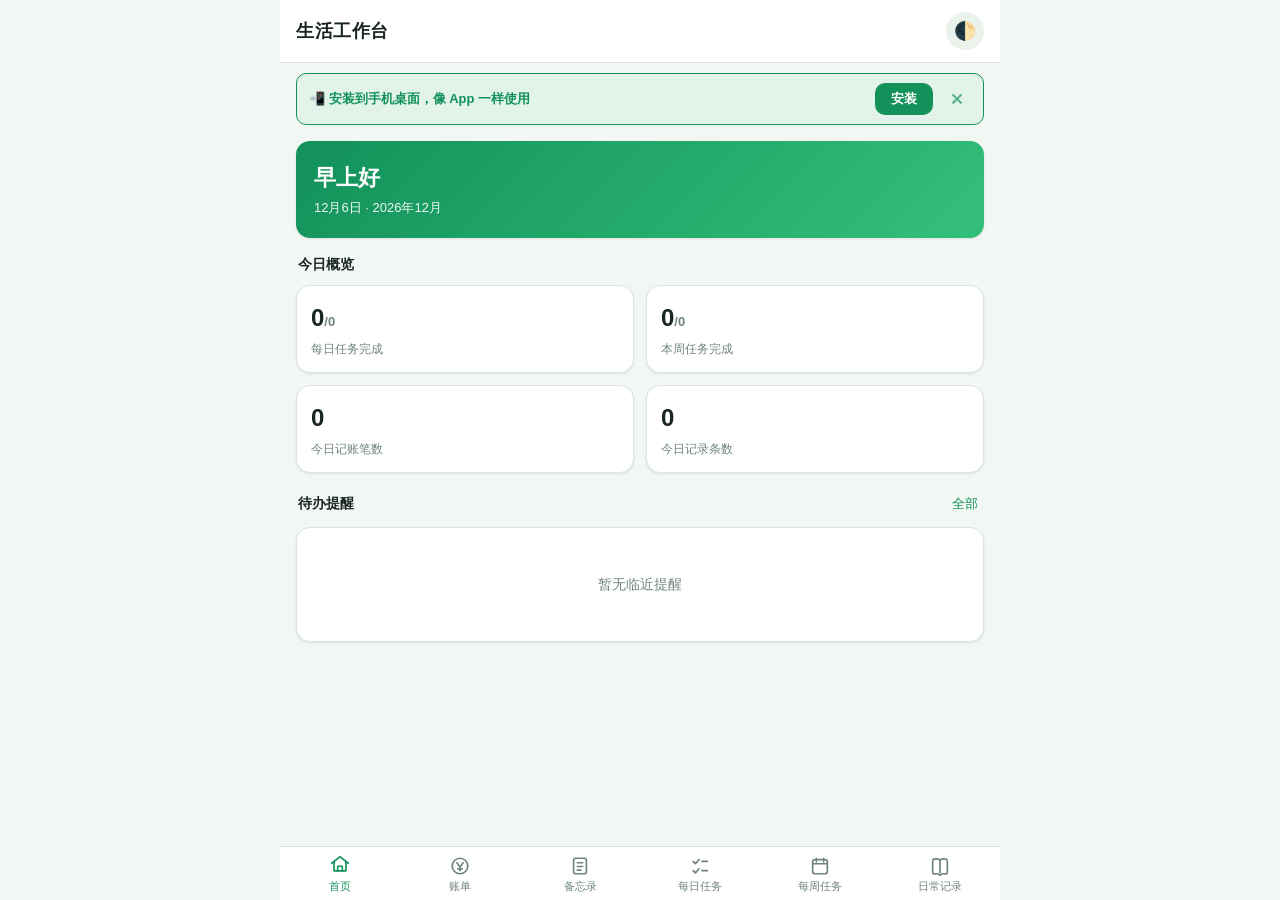
==== index.html @ 30773b2c "Add files via upload" ====
<!DOCTYPE html>
<html lang="zh-CN" data-theme="light">
<head>
  <meta charset="UTF-8" />
  <meta name="viewport" content="width=device-width, initial-scale=1.0, viewport-fit=cover, maximum-scale=1.0, user-scalable=no" />
  <meta name="theme-color" content="#12915a" />
  <meta name="description" content="个人生活工作台：记账、备忘、任务、日常记录，可装到手机桌面长期使用。" />
  <!-- 独立 App 安装相关：让「添加到主屏幕」后以全屏 App 形态运行，而非网页 -->
  <meta name="mobile-web-app-capable" content="yes" />
  <meta name="apple-mobile-web-app-capable" content="yes" />
  <meta name="apple-mobile-web-app-status-bar-style" content="black-translucent" />
  <meta name="apple-mobile-web-app-title" content="工作台" />
  <meta name="application-name" content="生活工作台" />
  <title>生活工作台</title>
  <link rel="manifest" href="manifest.webmanifest" />
  <link rel="icon" type="image/png" href="assets/icon-192.png" />
  <link rel="apple-touch-icon" href="assets/apple-touch-icon.png" />
  <link rel="stylesheet" href="css/styles.css" />
</head>
<body>
  <div id="app">
    <header class="app-header">
      <div class="app-header__title">生活工作台</div>
      <button class="icon-btn" id="themeToggle" aria-label="切换主题" title="切换明暗主题">🌓</button>
    </header>
    <div id="installBanner" class="install-banner" style="display:none">
      <div class="install-banner__txt">📲 安装到手机桌面，像 App 一样使用</div>
      <button class="btn btn--sm install-banner__btn" id="installBtn">安装</button>
      <button class="install-banner__close" id="installClose" aria-label="关闭">✕</button>
    </div>
    <main id="view" class="view"></main>
    <nav class="bottom-nav" id="bottomNav"></nav>
  </div>
  <script src="vendor/chart.umd.js"></script>
  <script src="vendor/xlsx.full.min.js"></script>
  <script>
    // 启动兜底：模块加载/运行出错时，避免只显示标题
    (function () {
      function showBootError(msg) {
        var v = document.getElementById('view');
        if (!v) return;
        if (v.childElementCount > 0 && document.getElementById('bottomNav') && document.getElementById('bottomNav').childElementCount > 0) return;
        v.innerHTML = '<div class="card"><div class="empty">页面加载异常。' + (msg ? '<br><span style="font-size:12px">' + msg + '</span>' : '') + '<br><button class="btn" style="margin-top:14px" onclick="location.reload()">刷新重试</button></div></div>';
      }
      window.addEventListener('error', function (e) {
        if (e && e.target && (e.target.tagName === 'SCRIPT' || e.target.tagName === 'LINK')) {
          showBootError('资源加载失败：' + (e.target.src || e.target.href));
        }
      });
      window.addEventListener('unhandledrejection', function (e) {
        showBootError(e && e.reason && e.reason.message ? e.reason.message : '脚本运行错误');
      });
      // 兜底：若 6 秒后仍未渲染（多为旧 SW 返回陈旧脚本），自动刷新一次以拿到最新页面
      setTimeout(function () {
        var v = document.getElementById('view');
        if (v && v.childElementCount === 0 && document.getElementById('bottomNav') && document.getElementById('bottomNav').childElementCount === 0) {
          if (!sessionStorage.getItem('boot_retried')) {
            sessionStorage.setItem('boot_retried', '1');
            location.reload(true);
          } else {
            showBootError('页面渲染失败，请清除站点数据后重新打开');
          }
        }
      }, 6000);
    })();
  </script>
  <script type="module" src="js/app.js"></script>
</body>
</html>
---- css/styles.css ----
:root {
  /* 一元人民币配色：草绿/玉绿为主，专业克制 */
  --bg: #f2f7f3;
  --surface: #ffffff;
  --surface-2: #eaf2ec;
  --text: #1a2620;
  --muted: #6f857a;
  --border: #d9e6de;
  --primary: #12915a;
  --primary-weak: #e2f3ea;
  --danger: #e5484d;
  --danger-weak: #fdecec;
  --success: #12915a;
  --success-weak: #e2f3ea;
  --warn: #c9871f;
  --shadow: 0 1px 3px rgba(16, 40, 30, 0.06), 0 1px 2px rgba(16, 40, 30, 0.04);
  --radius: 14px;
  --radius-sm: 10px;
}
[data-theme="dark"] {
  --bg: #0d1511;
  --surface: #13201a;
  --surface-2: #1b2a22;
  --text: #e6efe9;
  --muted: #7e948a;
  --border: #243730;
  --primary: #34c07a;
  --primary-weak: #103024;
  --danger: #ff6166;
  --danger-weak: #2c181a;
  --success: #34c07a;
  --success-weak: #103024;
  --warn: #e3a008;
  --shadow: 0 1px 3px rgba(0, 0, 0, 0.4);
}

* { box-sizing: border-box; -webkit-tap-highlight-color: transparent; }
html, body { margin: 0; padding: 0; }
body {
  font-family: -apple-system, BlinkMacSystemFont, "Segoe UI", "PingFang SC", "Hiragino Sans GB", "Microsoft YaHei", sans-serif;
  background: var(--bg);
  color: var(--text);
  font-size: 15px;
  line-height: 1.5;
  -webkit-font-smoothing: antialiased;
}
button { font-family: inherit; cursor: pointer; }
input, select, textarea { font-family: inherit; font-size: 15px; }

#app {
  max-width: 720px;
  margin: 0 auto;
  min-height: 100vh;
  display: flex;
  flex-direction: column;
  background: var(--bg);
}

/* Header */
.app-header {
  position: sticky;
  top: 0;
  z-index: 20;
  display: flex;
  align-items: center;
  justify-content: space-between;
  padding: calc(env(safe-area-inset-top) + 12px) 16px 12px;
  background: var(--surface);
  border-bottom: 1px solid var(--border);
}
.app-header__title { font-size: 18px; font-weight: 700; letter-spacing: 0.5px; }
.icon-btn {
  border: none; background: var(--surface-2); color: var(--text);
  width: 38px; height: 38px; border-radius: 50%; font-size: 18px;
  display: grid; place-items: center;
}

/* View container */
.view {
  flex: 1;
  padding: 16px 16px calc(88px + env(safe-area-inset-bottom));
  overflow-y: auto;
}

/* Bottom nav */
.bottom-nav {
  position: fixed;
  bottom: 0; left: 50%; transform: translateX(-50%);
  width: 100%; max-width: 720px;
  display: flex;
  background: var(--surface);
  border-top: 1px solid var(--border);
  padding-bottom: env(safe-area-inset-bottom);
  z-index: 30;
}
.nav-item {
  flex: 1;
  border: none; background: none; color: var(--muted);
  padding: 8px 2px 6px;
  display: flex; flex-direction: column; align-items: center; gap: 2px;
  font-size: 11px;
}
.nav-item .nav-ico { font-size: 20px; line-height: 1; }
.nav-item.active { color: var(--primary); }
.nav-item.active .nav-ico { transform: translateY(-1px); }

/* Cards */
.card {
  background: var(--surface);
  border: 1px solid var(--border);
  border-radius: var(--radius);
  padding: 16px;
  box-shadow: var(--shadow);
  margin-bottom: 14px;
}
.card__title { font-size: 15px; font-weight: 700; margin: 0 0 12px; display: flex; align-items: center; justify-content: space-between; }
.muted { color: var(--muted); }
.section { margin-bottom: 18px; }
.section__head { display: flex; align-items: center; justify-content: space-between; margin: 4px 2px 10px; }
.section__head h3 { font-size: 14px; font-weight: 700; margin: 0; color: var(--text); }
.link-btn { background: none; border: none; color: var(--primary); font-size: 13px; padding: 4px; }

/* Forms */
.field { margin-bottom: 12px; }
.field label { display: block; font-size: 13px; color: var(--muted); margin-bottom: 6px; }
.input, .select, .textarea {
  width: 100%;
  background: var(--surface-2);
  border: 1px solid var(--border);
  color: var(--text);
  border-radius: var(--radius-sm);
  padding: 11px 12px;
  outline: none;
}
.input:focus, .select:focus, .textarea:focus { border-color: var(--primary); }
.textarea { resize: vertical; min-height: 70px; }
.row { display: flex; gap: 10px; }
.row > * { flex: 1; }

/* Buttons */
.btn {
  border: none; border-radius: var(--radius-sm); padding: 11px 16px;
  font-size: 15px; font-weight: 600; background: var(--primary); color: #fff;
  width: 100%;
}
.btn:active { opacity: 0.9; }
.btn--ghost { background: var(--surface-2); color: var(--text); }
.btn--sm { padding: 7px 12px; font-size: 13px; width: auto; }
.btn--danger { background: var(--danger); color: #fff; }
.btn--success { background: var(--success); color: #fff; }

/* Chips */
.chips { display: flex; flex-wrap: wrap; gap: 8px; }
.chip {
  border: 1px solid var(--border); background: var(--surface-2); color: var(--text);
  border-radius: 999px; padding: 7px 13px; font-size: 13px; display: inline-flex; align-items: center; gap: 6px;
}
.chip.active { background: var(--primary-weak); border-color: var(--primary); color: var(--primary); font-weight: 600; }
.chip__x { color: var(--muted); font-size: 14px; line-height: 1; }

/* Lists */
.list { list-style: none; margin: 0; padding: 0; }
.list-item {
  display: flex; align-items: center; gap: 12px; padding: 13px 4px;
  border-bottom: 1px solid var(--border);
}
.list-item:last-child { border-bottom: none; }
.list-item__main { flex: 1; min-width: 0; }
.list-item__title { font-weight: 600; word-break: break-word; }
.list-item__sub { font-size: 12px; color: var(--muted); margin-top: 2px; }
.done .list-item__title { text-decoration: line-through; color: var(--muted); }
.amount { font-weight: 700; font-variant-numeric: tabular-nums; white-space: nowrap; }
.amount--exp { color: var(--text); }
.amount--inc { color: var(--success); }
.amount--neg { color: var(--danger); }

/* Status bar (budget) */
.statusbar {
  display: grid; grid-template-columns: repeat(3, 1fr); gap: 10px; text-align: center;
}
.statusbar .stat__val { font-size: 18px; font-weight: 700; font-variant-numeric: tabular-nums; }
.statusbar .stat__lbl { font-size: 12px; color: var(--muted); margin-top: 4px; }
.neg { color: var(--danger); }

/* Progress */
.progress { height: 8px; background: var(--surface-2); border-radius: 999px; overflow: hidden; }
.progress > i { display: block; height: 100%; background: var(--primary); border-radius: 999px; }
.progress.over > i { background: var(--danger); }

/* Dashboard grid */
.dash { display: grid; grid-template-columns: 1fr 1fr; gap: 12px; }
.dash .stat {
  background: var(--surface); border: 1px solid var(--border); border-radius: var(--radius);
  padding: 14px; box-shadow: var(--shadow);
}
.dash .stat__val { font-size: 24px; font-weight: 700; font-variant-numeric: tabular-nums; }
.dash .stat__lbl { font-size: 12px; color: var(--muted); margin-top: 4px; }
.dash .stat.full { grid-column: 1 / -1; }

/* Sub nav (bill) */
.subnav { display: flex; gap: 8px; overflow-x: auto; padding: 2px 0 12px; margin-bottom: 4px; }
.subnav::-webkit-scrollbar { display: none; }
.subnav button {
  flex: 0 0 auto; border: 1px solid var(--border); background: var(--surface-2);
  color: var(--text); border-radius: 999px; padding: 8px 16px; font-size: 13px; font-weight: 600;
}
.subnav button.active { background: var(--primary); color: #fff; border-color: var(--primary); }

/* Calendar */
.cal { width: 100%; border-collapse: collapse; }
.cal th, .cal td { text-align: center; padding: 0; height: 44px; }
.cal th { font-size: 12px; color: var(--muted); font-weight: 600; }
.cal td { position: relative; }
.cal .day {
  display: inline-flex; flex-direction: column; align-items: center; justify-content: center;
  width: 38px; height: 38px; border-radius: 10px; font-size: 14px; color: var(--text);
}
.cal .day.other { color: var(--muted); opacity: 0.45; }
.cal .day.today { border: 1.5px solid var(--primary); font-weight: 700; }
.cal .day.has-task { background: var(--surface-2); }
.dot { width: 6px; height: 6px; border-radius: 50%; background: var(--danger); margin-top: 2px; }
.cal-nav { display: flex; align-items: center; justify-content: space-between; margin-bottom: 8px; }
.cal-nav .m { font-weight: 700; }

/* Empty */
.empty { text-align: center; color: var(--muted); padding: 30px 10px; font-size: 14px; }

/* Toast */
.toast {
  position: fixed; left: 50%; bottom: 96px; transform: translateX(-50%);
  background: var(--text); color: var(--bg); padding: 10px 18px; border-radius: 999px;
  font-size: 14px; z-index: 100; opacity: 0; transition: opacity .2s; pointer-events: none; max-width: 90%;
}
.toast.show { opacity: 0.95; }

/* Misc */
.kv { display: flex; justify-content: space-between; padding: 9px 0; border-bottom: 1px solid var(--border); }
.kv:last-child { border-bottom: none; }
.kv__k { color: var(--muted); }
.kv__v { font-weight: 600; font-variant-numeric: tabular-nums; }
.tag { display: inline-block; font-size: 11px; padding: 2px 8px; border-radius: 999px; background: var(--surface-2); color: var(--muted); margin-left: 6px; }
.chart-wrap { position: relative; height: 240px; }
.switch-row { display: flex; align-items: center; justify-content: space-between; padding: 10px 0; }
.pill { font-size: 11px; padding: 2px 8px; border-radius: 999px; background: var(--primary-weak); color: var(--primary); font-weight: 600; }
.pill--danger { background: var(--danger-weak); color: var(--danger); }
.pill--ok { background: var(--success-weak); color: var(--success); }
hr.sep { border: none; border-top: 1px solid var(--border); margin: 14px 0; }

/* Nav icons (SVG) */
.nav-ico { display: inline-flex; line-height: 1; }
.nav-ico svg { width: 22px; height: 22px; }
.nav-item.active .nav-ico { transform: translateY(-2px); transition: transform .2s; }

/* Red delete button (young & lively: soft red pill + line trash icon) */
.del-btn {
  border: none;
  background: var(--danger-weak);
  color: var(--danger);
  font-size: 0;
  padding: 8px;
  flex: 0 0 auto;
  border-radius: 999px;
  width: 34px; height: 34px;
  display: inline-flex; align-items: center; justify-content: center;
  transition: background .15s, color .15s, transform .1s;
}
.del-btn:active { background: var(--danger); transform: scale(0.94); }
.del-btn svg { width: 17px; height: 17px; stroke: var(--danger); display: block; }
.del-btn:active svg { stroke: #fff; }

/* Modal action buttons */
.modal-actions { display: flex; gap: 10px; padding: 8px 0 0; }
.modal-actions .btn { width: auto; flex: 1; }

/* Circle checkbox */
.check {
  width: 24px; height: 24px; border-radius: 50%; border: 2px solid var(--muted);
  background: none; flex: 0 0 auto; display: grid; place-items: center; padding: 0;
}
.list-item.done .check { border-color: var(--primary); background: var(--primary); }
.list-item.done .check::after { content: ''; width: 8px; height: 8px; border-radius: 50%; background: #fff; }

/* Segmented control (支出/收入, 文字/图片/链接) */
.seg { display: inline-flex; background: var(--surface-2); border-radius: 999px; padding: 4px; gap: 4px; }
.seg button { border: none; background: none; color: var(--muted); padding: 8px 16px; border-radius: 999px; font-weight: 600; font-size: 14px; }
.seg button.active { background: var(--primary); color: #fff; box-shadow: var(--shadow); }

/* Modal */
.modal-mask { position: fixed; inset: 0; background: rgba(10,20,15,0.45); display: flex; align-items: flex-end; justify-content: center; z-index: 200; opacity: 0; transition: opacity .18s; }
.modal-mask.show { opacity: 1; }
@media (min-width: 600px) { .modal-mask { align-items: center; } }
.modal-card { background: var(--surface); width: 100%; max-width: 480px; border-radius: 18px 18px 0 0; padding: 18px 18px calc(18px + env(safe-area-inset-bottom)); box-shadow: 0 -8px 30px rgba(0,0,0,.25); max-height: 90vh; overflow-y: auto; }
@media (min-width: 600px) { .modal-card { border-radius: 18px; } }
.modal-head { display: flex; align-items: center; justify-content: space-between; margin-bottom: 14px; }
.manage-area { margin-top: 10px; padding-top: 10px; border-top: 1px dashed var(--border); }

/* Tap-to-add rows */
.add-row { text-align: center; color: var(--muted); padding: 16px; border: 1.5px dashed var(--border); border-radius: var(--radius-sm); margin-top: 8px; font-size: 14px; }
.add-row:active { background: var(--surface-2); }
.add-form { margin-top: 8px; }

/* Tables (账单) */
.tbl { width: 100%; border-collapse: collapse; font-size: 14px; }
.tbl th { text-align: left; color: var(--muted); font-weight: 600; font-size: 12px; padding: 6px 8px; border-bottom: 1px solid var(--border); }
.tbl td { padding: 9px 8px; border-bottom: 1px solid var(--border); vertical-align: middle; }
.tbl tbody tr:last-child td { border-bottom: none; }
.tbl__total td { font-weight: 700; border-top: 2px solid var(--border); }
.budget-in { width: 86px; background: var(--surface-2); border: 1px solid var(--border); color: var(--text); border-radius: 8px; padding: 6px 8px; }

/* Hero banner (首页) */
.hero { background: linear-gradient(135deg, var(--primary), #34c07a); color: #fff; border-radius: var(--radius); padding: 20px 18px; margin-bottom: 16px; box-shadow: var(--shadow); }
.hero__greet { font-size: 22px; font-weight: 800; }
.hero__date { font-size: 13px; opacity: .92; margin-top: 4px; }

/* Small inputs */
.input--sm, .select--sm { padding: 7px 10px; font-size: 14px; }

/* Install banner (PWA 安装引导) */
.install-banner {
  display: flex; align-items: center; gap: 10px;
  margin: 10px 16px 0; padding: 9px 12px;
  background: var(--primary-weak); border: 1px solid var(--primary);
  border-radius: var(--radius-sm);
}
.install-banner__txt { flex: 1; font-size: 13px; color: var(--primary); font-weight: 600; line-height: 1.35; }
.install-banner__btn { width: auto; flex: 0 0 auto; padding: 7px 16px; }
.install-banner__close {
  flex: 0 0 auto; width: 28px; height: 28px; border-radius: 50%;
  border: none; background: transparent; color: var(--primary);
  font-size: 15px; display: grid; place-items: center; opacity: .7;
}
.install-banner__close:active { opacity: 1; background: rgba(0,0,0,.06); }
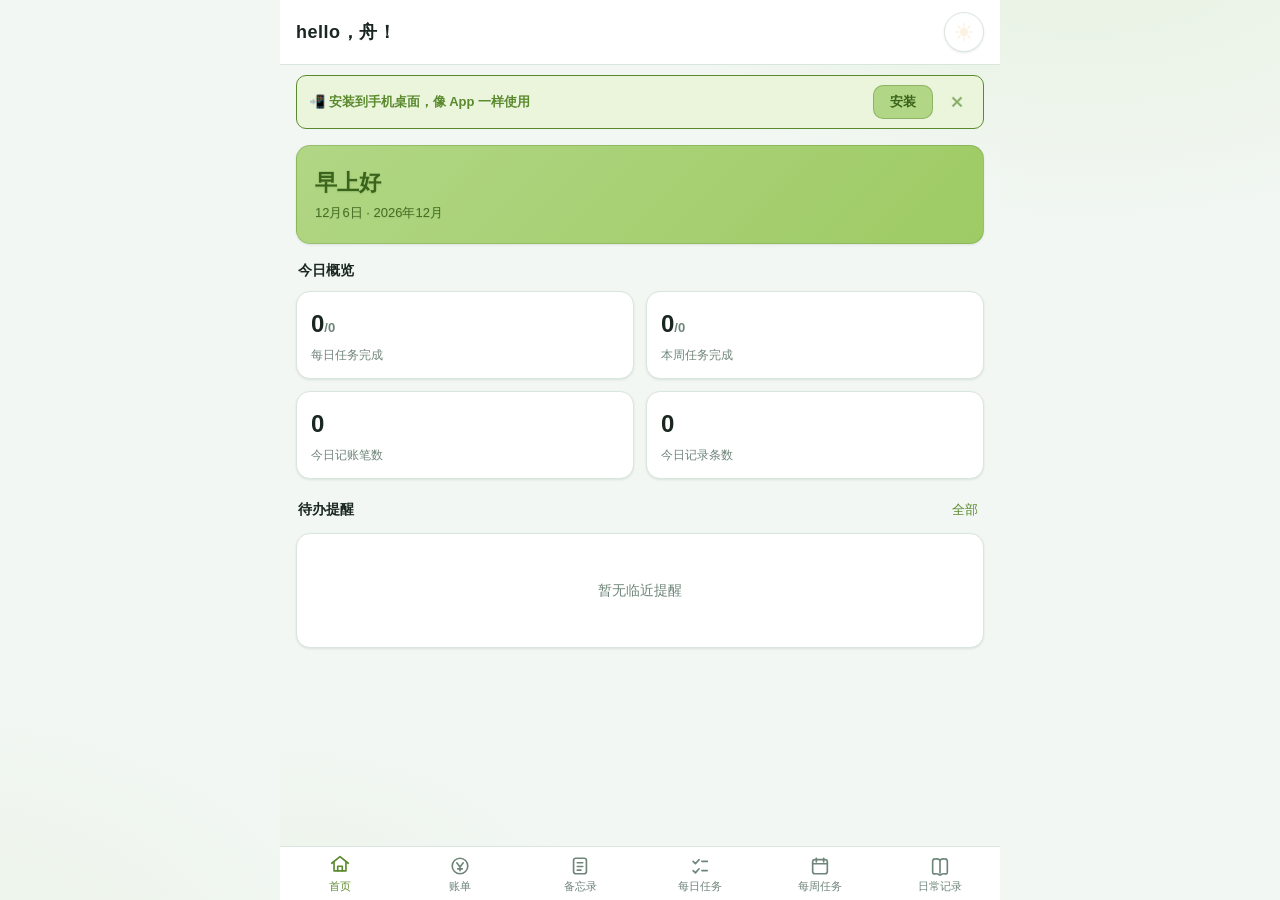
==== commit b9ecba1b: "Add files via upload" ====
--- a/index.html
+++ b/index.html
@@ -3,15 +3,15 @@
 <head>
   <meta charset="UTF-8" />
   <meta name="viewport" content="width=device-width, initial-scale=1.0, viewport-fit=cover, maximum-scale=1.0, user-scalable=no" />
-  <meta name="theme-color" content="#12915a" />
+  <meta name="theme-color" content="#B1D685" />
   <meta name="description" content="个人生活工作台：记账、备忘、任务、日常记录，可装到手机桌面长期使用。" />
   <!-- 独立 App 安装相关：让「添加到主屏幕」后以全屏 App 形态运行，而非网页 -->
   <meta name="mobile-web-app-capable" content="yes" />
   <meta name="apple-mobile-web-app-capable" content="yes" />
   <meta name="apple-mobile-web-app-status-bar-style" content="black-translucent" />
-  <meta name="apple-mobile-web-app-title" content="工作台" />
-  <meta name="application-name" content="生活工作台" />
-  <title>生活工作台</title>
+  <meta name="apple-mobile-web-app-title" content="舟" />
+  <meta name="application-name" content="舟" />
+  <title>舟</title>
   <link rel="manifest" href="manifest.webmanifest" />
   <link rel="icon" type="image/png" href="assets/icon-192.png" />
   <link rel="apple-touch-icon" href="assets/apple-touch-icon.png" />
@@ -20,8 +20,11 @@
 <body>
   <div id="app">
     <header class="app-header">
-      <div class="app-header__title">生活工作台</div>
-      <button class="icon-btn" id="themeToggle" aria-label="切换主题" title="切换明暗主题">🌓</button>
+      <div class="app-header__title">hello，舟！</div>
+      <button class="theme-toggle" id="themeToggle" aria-label="切换主题" title="切换明暗主题">
+        <svg class="tt-ico tt-ico--circle" viewBox="0 0 24 24" aria-hidden="true"><circle cx="12" cy="12" r="5" fill="currentColor"/><g stroke="currentColor" stroke-width="2" stroke-linecap="round"><line x1="12" y1="2.5" x2="12" y2="5"/><line x1="12" y1="19" x2="12" y2="21.5"/><line x1="2.5" y1="12" x2="5" y2="12"/><line x1="19" y1="12" x2="21.5" y2="12"/><line x1="5.2" y1="5.2" x2="7" y2="7"/><line x1="17" y1="17" x2="18.8" y2="18.8"/><line x1="18.8" y1="5.2" x2="17" y2="7"/><line x1="7" y1="17" x2="5.2" y2="18.8"/></g></svg>
+        <svg class="tt-ico tt-ico--moon" viewBox="0 0 24 24" aria-hidden="true"><path d="M20 14.5A8 8 0 1 1 9.5 4 6.5 6.5 0 0 0 20 14.5z" fill="currentColor"/></svg>
+      </button>
     </header>
     <div id="installBanner" class="install-banner" style="display:none">
       <div class="install-banner__txt">📲 安装到手机桌面，像 App 一样使用</div>
--- a/css/styles.css
+++ b/css/styles.css
@@ -6,12 +6,16 @@
   --text: #1a2620;
   --muted: #6f857a;
   --border: #d9e6de;
-  --primary: #12915a;
-  --primary-weak: #e2f3ea;
+  --primary: #B1D685;
+  --primary-bright: #bcd995;
+  --primary-dark: #8fb85c;
+  --primary-weak: #eaf5dc;
+  --primary-ink: #3a631b;
+  --primary-accent: #5b8a2e;
   --danger: #e5484d;
   --danger-weak: #fdecec;
-  --success: #12915a;
-  --success-weak: #e2f3ea;
+  --success: #1aa86b;
+  --success-weak: #e6f8f0;
   --warn: #c9871f;
   --shadow: 0 1px 3px rgba(16, 40, 30, 0.06), 0 1px 2px rgba(16, 40, 30, 0.04);
   --radius: 14px;
@@ -24,8 +28,12 @@
   --text: #e6efe9;
   --muted: #7e948a;
   --border: #243730;
-  --primary: #34c07a;
-  --primary-weak: #103024;
+  --primary: #B1D685;
+  --primary-bright: #bcd995;
+  --primary-dark: #8fb85c;
+  --primary-weak: #1f2e16;
+  --primary-ink: #1f3309;
+  --primary-accent: #B1D685;
   --danger: #ff6166;
   --danger-weak: #2c181a;
   --success: #34c07a;
@@ -33,12 +41,28 @@
   --warn: #e3a008;
   --shadow: 0 1px 3px rgba(0, 0, 0, 0.4);
 }
+/* 深色模式背景丰富度 */
+[data-theme="dark"] body {
+  background:
+    radial-gradient(900px 520px at 85% -8%, rgba(177,214,133,.16), transparent 60%),
+    radial-gradient(820px 480px at -8% 108%, rgba(177,214,133,.10), transparent 60%),
+    var(--bg);
+}
+[data-theme="dark"] #app {
+  background:
+    radial-gradient(640px 360px at 100% 0%, rgba(177,214,133,.14), transparent 55%),
+    radial-gradient(560px 320px at 0% 100%, rgba(177,214,133,.08), transparent 55%),
+    var(--bg);
+}
 
 * { box-sizing: border-box; -webkit-tap-highlight-color: transparent; }
 html, body { margin: 0; padding: 0; }
 body {
   font-family: -apple-system, BlinkMacSystemFont, "Segoe UI", "PingFang SC", "Hiragino Sans GB", "Microsoft YaHei", sans-serif;
-  background: var(--bg);
+  background:
+    radial-gradient(900px 520px at 85% -8%, rgba(177,214,133,.16), transparent 60%),
+    radial-gradient(820px 480px at -8% 108%, rgba(177,214,133,.10), transparent 60%),
+    var(--bg);
   color: var(--text);
   font-size: 15px;
   line-height: 1.5;
@@ -53,7 +77,10 @@
   min-height: 100vh;
   display: flex;
   flex-direction: column;
-  background: var(--bg);
+  background:
+    radial-gradient(640px 360px at 100% 0%, rgba(177,214,133,.14), transparent 55%),
+    radial-gradient(560px 320px at 0% 100%, rgba(177,214,133,.08), transparent 55%),
+    var(--bg);
 }
 
 /* Header */
@@ -74,6 +101,23 @@
   width: 38px; height: 38px; border-radius: 50%; font-size: 18px;
   display: grid; place-items: center;
 }
+/* 主题切换：圆形按钮（浅色=白底+#FBF2E2太阳 / 深色=#B1D685底+白色月亮，无文字） */
+.theme-toggle {
+  width: 40px; height: 40px; padding: 0; margin: 0;
+  border-radius: 50%;
+  border: 1px solid var(--border);
+  background: #fff; color: #FBF2E2;
+  display: grid; place-items: center; cursor: pointer;
+  box-shadow: var(--shadow);
+  transition: transform .14s cubic-bezier(.34,1.56,.64,1), box-shadow .14s ease, background .2s ease, color .2s ease, border-color .2s ease;
+}
+.tt-ico { width: 20px; height: 20px; display: none; }
+.theme-toggle .tt-ico--circle { display: block; }
+[data-theme="dark"] .theme-toggle { background: var(--primary); border-color: transparent; color: #fff; }
+[data-theme="dark"] .theme-toggle .tt-ico--circle { display: none; }
+[data-theme="dark"] .theme-toggle .tt-ico--moon { display: block; }
+.theme-toggle:active { transform: scale(.9); }
+.theme-toggle:hover { box-shadow: 0 4px 12px rgba(0,0,0,.12); }
 
 /* View container */
 .view {
@@ -101,7 +145,7 @@
   font-size: 11px;
 }
 .nav-item .nav-ico { font-size: 20px; line-height: 1; }
-.nav-item.active { color: var(--primary); }
+.nav-item.active { color: var(--primary-accent); }
 .nav-item.active .nav-ico { transform: translateY(-1px); }
 
 /* Cards */
@@ -118,7 +162,7 @@
 .section { margin-bottom: 18px; }
 .section__head { display: flex; align-items: center; justify-content: space-between; margin: 4px 2px 10px; }
 .section__head h3 { font-size: 14px; font-weight: 700; margin: 0; color: var(--text); }
-.link-btn { background: none; border: none; color: var(--primary); font-size: 13px; padding: 4px; }
+.link-btn { background: none; border: none; color: var(--primary-accent); font-size: 13px; padding: 4px; }
 
 /* Forms */
 .field { margin-bottom: 12px; }
@@ -132,22 +176,23 @@
   padding: 11px 12px;
   outline: none;
 }
-.input:focus, .select:focus, .textarea:focus { border-color: var(--primary); }
+.input:focus, .select:focus, .textarea:focus { border-color: var(--primary-accent); }
 .textarea { resize: vertical; min-height: 70px; }
 .row { display: flex; gap: 10px; }
 .row > * { flex: 1; }
 
 /* Buttons */
 .btn {
-  border: none; border-radius: var(--radius-sm); padding: 11px 16px;
-  font-size: 15px; font-weight: 600; background: var(--primary); color: #fff;
+  border: 1px solid rgba(58,99,27,.30); border-radius: var(--radius-sm); padding: 11px 16px;
+  font-size: 15px; font-weight: 600; background: var(--primary); color: var(--primary-ink);
   width: 100%;
 }
-.btn:active { opacity: 0.9; }
-.btn--ghost { background: var(--surface-2); color: var(--text); }
+.btn:active { background: var(--primary-dark); }
+.btn--ghost { background: var(--surface-2); color: var(--text); border: 1px solid transparent; }
+.btn--ghost:active { background: var(--border); }
 .btn--sm { padding: 7px 12px; font-size: 13px; width: auto; }
-.btn--danger { background: var(--danger); color: #fff; }
-.btn--success { background: var(--success); color: #fff; }
+.btn--danger { background: var(--danger); color: #fff; border-color: transparent; }
+.btn--success { background: var(--success); color: #fff; border-color: transparent; }
 
 /* Chips */
 .chips { display: flex; flex-wrap: wrap; gap: 8px; }
@@ -155,7 +200,7 @@
   border: 1px solid var(--border); background: var(--surface-2); color: var(--text);
   border-radius: 999px; padding: 7px 13px; font-size: 13px; display: inline-flex; align-items: center; gap: 6px;
 }
-.chip.active { background: var(--primary-weak); border-color: var(--primary); color: var(--primary); font-weight: 600; }
+.chip.active { background: var(--primary); border-color: var(--primary-ink); color: var(--primary-ink); font-weight: 600; }
 .chip__x { color: var(--muted); font-size: 14px; line-height: 1; }
 
 /* Lists */
@@ -184,7 +229,7 @@
 
 /* Progress */
 .progress { height: 8px; background: var(--surface-2); border-radius: 999px; overflow: hidden; }
-.progress > i { display: block; height: 100%; background: var(--primary); border-radius: 999px; }
+.progress > i { display: block; height: 100%; background: var(--primary-accent); border-radius: 999px; }
 .progress.over > i { background: var(--danger); }
 
 /* Dashboard grid */
@@ -204,7 +249,7 @@
   flex: 0 0 auto; border: 1px solid var(--border); background: var(--surface-2);
   color: var(--text); border-radius: 999px; padding: 8px 16px; font-size: 13px; font-weight: 600;
 }
-.subnav button.active { background: var(--primary); color: #fff; border-color: var(--primary); }
+.subnav button.active { background: var(--primary); color: var(--primary-ink); border-color: var(--primary-ink); }
 
 /* Calendar */
 .cal { width: 100%; border-collapse: collapse; }
@@ -216,7 +261,7 @@
   width: 38px; height: 38px; border-radius: 10px; font-size: 14px; color: var(--text);
 }
 .cal .day.other { color: var(--muted); opacity: 0.45; }
-.cal .day.today { border: 1.5px solid var(--primary); font-weight: 700; }
+.cal .day.today { border: 1.5px solid var(--primary-accent); font-weight: 700; }
 .cal .day.has-task { background: var(--surface-2); }
 .dot { width: 6px; height: 6px; border-radius: 50%; background: var(--danger); margin-top: 2px; }
 .cal-nav { display: flex; align-items: center; justify-content: space-between; margin-bottom: 8px; }
@@ -241,7 +286,7 @@
 .tag { display: inline-block; font-size: 11px; padding: 2px 8px; border-radius: 999px; background: var(--surface-2); color: var(--muted); margin-left: 6px; }
 .chart-wrap { position: relative; height: 240px; }
 .switch-row { display: flex; align-items: center; justify-content: space-between; padding: 10px 0; }
-.pill { font-size: 11px; padding: 2px 8px; border-radius: 999px; background: var(--primary-weak); color: var(--primary); font-weight: 600; }
+.pill { font-size: 11px; padding: 2px 8px; border-radius: 999px; background: var(--primary-weak); color: var(--primary-accent); font-weight: 600; }
 .pill--danger { background: var(--danger-weak); color: var(--danger); }
 .pill--ok { background: var(--success-weak); color: var(--success); }
 hr.sep { border: none; border-top: 1px solid var(--border); margin: 14px 0; }
@@ -277,13 +322,13 @@
   width: 24px; height: 24px; border-radius: 50%; border: 2px solid var(--muted);
   background: none; flex: 0 0 auto; display: grid; place-items: center; padding: 0;
 }
-.list-item.done .check { border-color: var(--primary); background: var(--primary); }
+.list-item.done .check { border-color: var(--primary-ink); background: var(--primary-ink); }
 .list-item.done .check::after { content: ''; width: 8px; height: 8px; border-radius: 50%; background: #fff; }
 
 /* Segmented control (支出/收入, 文字/图片/链接) */
 .seg { display: inline-flex; background: var(--surface-2); border-radius: 999px; padding: 4px; gap: 4px; }
 .seg button { border: none; background: none; color: var(--muted); padding: 8px 16px; border-radius: 999px; font-weight: 600; font-size: 14px; }
-.seg button.active { background: var(--primary); color: #fff; box-shadow: var(--shadow); }
+.seg button.active { background: var(--primary); color: var(--primary-ink); box-shadow: var(--shadow); }
 
 /* Modal */
 .modal-mask { position: fixed; inset: 0; background: rgba(10,20,15,0.45); display: flex; align-items: flex-end; justify-content: center; z-index: 200; opacity: 0; transition: opacity .18s; }
@@ -308,9 +353,10 @@
 .budget-in { width: 86px; background: var(--surface-2); border: 1px solid var(--border); color: var(--text); border-radius: 8px; padding: 6px 8px; }
 
 /* Hero banner (首页) */
-.hero { background: linear-gradient(135deg, var(--primary), #34c07a); color: #fff; border-radius: var(--radius); padding: 20px 18px; margin-bottom: 16px; box-shadow: var(--shadow); }
-.hero__greet { font-size: 22px; font-weight: 800; }
-.hero__date { font-size: 13px; opacity: .92; margin-top: 4px; }
+.hero { background: linear-gradient(135deg, #B1D685, #9ecb64); color: var(--primary-ink); border: 1px solid rgba(58,99,27,.20); border-radius: var(--radius); padding: 20px 18px; margin-bottom: 16px; box-shadow: var(--shadow); }
+.hero__greet { font-size: 22px; font-weight: 800; text-shadow: 0 1px 2px rgba(58,99,27,.15); }
+.hero__date { font-size: 13px; opacity: .9; margin-top: 4px; text-shadow: 0 1px 1px rgba(58,99,27,.12); }
+[data-theme="dark"] .hero { background: linear-gradient(135deg, var(--primary), var(--primary-dark)); color: var(--primary-ink); }
 
 /* Small inputs */
 .input--sm, .select--sm { padding: 7px 10px; font-size: 14px; }
@@ -319,14 +365,14 @@
 .install-banner {
   display: flex; align-items: center; gap: 10px;
   margin: 10px 16px 0; padding: 9px 12px;
-  background: var(--primary-weak); border: 1px solid var(--primary);
+  background: var(--primary-weak); border: 1px solid var(--primary-accent);
   border-radius: var(--radius-sm);
 }
-.install-banner__txt { flex: 1; font-size: 13px; color: var(--primary); font-weight: 600; line-height: 1.35; }
+.install-banner__txt { flex: 1; font-size: 13px; color: var(--primary-accent); font-weight: 600; line-height: 1.35; }
 .install-banner__btn { width: auto; flex: 0 0 auto; padding: 7px 16px; }
 .install-banner__close {
   flex: 0 0 auto; width: 28px; height: 28px; border-radius: 50%;
-  border: none; background: transparent; color: var(--primary);
+  border: none; background: transparent; color: var(--primary-accent);
   font-size: 15px; display: grid; place-items: center; opacity: .7;
 }
 .install-banner__close:active { opacity: 1; background: rgba(0,0,0,.06); }
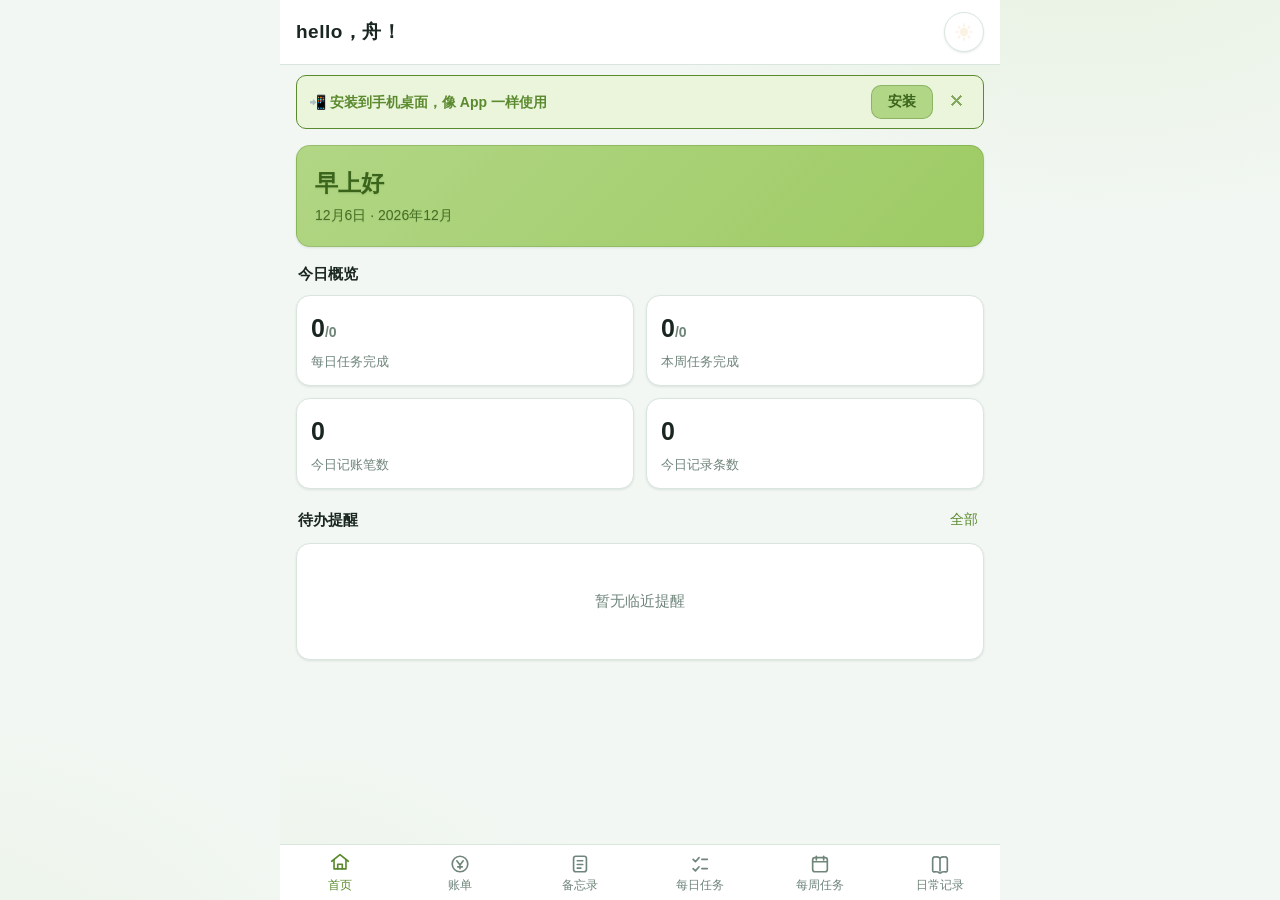
==== commit 749c6297: "Add files via upload" ====
--- a/index.html
+++ b/index.html
@@ -43,7 +43,7 @@
         var v = document.getElementById('view');
         if (!v) return;
         if (v.childElementCount > 0 && document.getElementById('bottomNav') && document.getElementById('bottomNav').childElementCount > 0) return;
-        v.innerHTML = '<div class="card"><div class="empty">页面加载异常。' + (msg ? '<br><span style="font-size:12px">' + msg + '</span>' : '') + '<br><button class="btn" style="margin-top:14px" onclick="location.reload()">刷新重试</button></div></div>';
+        v.innerHTML = '<div class="card"><div class="empty">页面加载异常。' + (msg ? '<br><span style="font-size:13px">' + msg + '</span>' : '') + '<br><button class="btn" style="margin-top:14px" onclick="location.reload()">刷新重试</button></div></div>';
       }
       window.addEventListener('error', function (e) {
         if (e && e.target && (e.target.tagName === 'SCRIPT' || e.target.tagName === 'LINK')) {
--- a/css/styles.css
+++ b/css/styles.css
@@ -64,12 +64,12 @@
     radial-gradient(820px 480px at -8% 108%, rgba(177,214,133,.10), transparent 60%),
     var(--bg);
   color: var(--text);
-  font-size: 15px;
+  font-size: 16px;
   line-height: 1.5;
   -webkit-font-smoothing: antialiased;
 }
 button { font-family: inherit; cursor: pointer; }
-input, select, textarea { font-family: inherit; font-size: 15px; }
+input, select, textarea { font-family: inherit; font-size: 16px; }
 
 #app {
   max-width: 720px;
@@ -95,10 +95,10 @@
   background: var(--surface);
   border-bottom: 1px solid var(--border);
 }
-.app-header__title { font-size: 18px; font-weight: 700; letter-spacing: 0.5px; }
+.app-header__title { font-size: 19px; font-weight: 700; letter-spacing: 0.5px; }
 .icon-btn {
   border: none; background: var(--surface-2); color: var(--text);
-  width: 38px; height: 38px; border-radius: 50%; font-size: 18px;
+  width: 38px; height: 38px; border-radius: 50%; font-size: 19px;
   display: grid; place-items: center;
 }
 /* 主题切换：圆形按钮（浅色=白底+#FBF2E2太阳 / 深色=#B1D685底+白色月亮，无文字） */
@@ -142,9 +142,9 @@
   border: none; background: none; color: var(--muted);
   padding: 8px 2px 6px;
   display: flex; flex-direction: column; align-items: center; gap: 2px;
-  font-size: 11px;
-}
-.nav-item .nav-ico { font-size: 20px; line-height: 1; }
+  font-size: 12px;
+}
+.nav-item .nav-ico { font-size: 21px; line-height: 1; }
 .nav-item.active { color: var(--primary-accent); }
 .nav-item.active .nav-ico { transform: translateY(-1px); }
 
@@ -157,16 +157,16 @@
   box-shadow: var(--shadow);
   margin-bottom: 14px;
 }
-.card__title { font-size: 15px; font-weight: 700; margin: 0 0 12px; display: flex; align-items: center; justify-content: space-between; }
+.card__title { font-size: 16px; font-weight: 700; margin: 0 0 12px; display: flex; align-items: center; justify-content: space-between; }
 .muted { color: var(--muted); }
 .section { margin-bottom: 18px; }
 .section__head { display: flex; align-items: center; justify-content: space-between; margin: 4px 2px 10px; }
-.section__head h3 { font-size: 14px; font-weight: 700; margin: 0; color: var(--text); }
-.link-btn { background: none; border: none; color: var(--primary-accent); font-size: 13px; padding: 4px; }
+.section__head h3 { font-size: 15px; font-weight: 700; margin: 0; color: var(--text); }
+.link-btn { background: none; border: none; color: var(--primary-accent); font-size: 14px; padding: 4px; }
 
 /* Forms */
 .field { margin-bottom: 12px; }
-.field label { display: block; font-size: 13px; color: var(--muted); margin-bottom: 6px; }
+.field label { display: block; font-size: 14px; color: var(--muted); margin-bottom: 6px; }
 .input, .select, .textarea {
   width: 100%;
   background: var(--surface-2);
@@ -184,13 +184,13 @@
 /* Buttons */
 .btn {
   border: 1px solid rgba(58,99,27,.30); border-radius: var(--radius-sm); padding: 11px 16px;
-  font-size: 15px; font-weight: 600; background: var(--primary); color: var(--primary-ink);
+  font-size: 16px; font-weight: 600; background: var(--primary); color: var(--primary-ink);
   width: 100%;
 }
 .btn:active { background: var(--primary-dark); }
 .btn--ghost { background: var(--surface-2); color: var(--text); border: 1px solid transparent; }
 .btn--ghost:active { background: var(--border); }
-.btn--sm { padding: 7px 12px; font-size: 13px; width: auto; }
+.btn--sm { padding: 7px 12px; font-size: 14px; width: auto; }
 .btn--danger { background: var(--danger); color: #fff; border-color: transparent; }
 .btn--success { background: var(--success); color: #fff; border-color: transparent; }
 
@@ -198,10 +198,10 @@
 .chips { display: flex; flex-wrap: wrap; gap: 8px; }
 .chip {
   border: 1px solid var(--border); background: var(--surface-2); color: var(--text);
-  border-radius: 999px; padding: 7px 13px; font-size: 13px; display: inline-flex; align-items: center; gap: 6px;
+  border-radius: 999px; padding: 7px 13px; font-size: 14px; display: inline-flex; align-items: center; gap: 6px;
 }
 .chip.active { background: var(--primary); border-color: var(--primary-ink); color: var(--primary-ink); font-weight: 600; }
-.chip__x { color: var(--muted); font-size: 14px; line-height: 1; }
+.chip__x { color: var(--muted); font-size: 15px; line-height: 1; }
 
 /* Lists */
 .list { list-style: none; margin: 0; padding: 0; }
@@ -212,7 +212,7 @@
 .list-item:last-child { border-bottom: none; }
 .list-item__main { flex: 1; min-width: 0; }
 .list-item__title { font-weight: 600; word-break: break-word; }
-.list-item__sub { font-size: 12px; color: var(--muted); margin-top: 2px; }
+.list-item__sub { font-size: 13px; color: var(--muted); margin-top: 2px; }
 .done .list-item__title { text-decoration: line-through; color: var(--muted); }
 .amount { font-weight: 700; font-variant-numeric: tabular-nums; white-space: nowrap; }
 .amount--exp { color: var(--text); }
@@ -223,8 +223,8 @@
 .statusbar {
   display: grid; grid-template-columns: repeat(3, 1fr); gap: 10px; text-align: center;
 }
-.statusbar .stat__val { font-size: 18px; font-weight: 700; font-variant-numeric: tabular-nums; }
-.statusbar .stat__lbl { font-size: 12px; color: var(--muted); margin-top: 4px; }
+.statusbar .stat__val { font-size: 19px; font-weight: 700; font-variant-numeric: tabular-nums; }
+.statusbar .stat__lbl { font-size: 13px; color: var(--muted); margin-top: 4px; }
 .neg { color: var(--danger); }
 
 /* Progress */
@@ -238,8 +238,8 @@
   background: var(--surface); border: 1px solid var(--border); border-radius: var(--radius);
   padding: 14px; box-shadow: var(--shadow);
 }
-.dash .stat__val { font-size: 24px; font-weight: 700; font-variant-numeric: tabular-nums; }
-.dash .stat__lbl { font-size: 12px; color: var(--muted); margin-top: 4px; }
+.dash .stat__val { font-size: 25px; font-weight: 700; font-variant-numeric: tabular-nums; }
+.dash .stat__lbl { font-size: 13px; color: var(--muted); margin-top: 4px; }
 .dash .stat.full { grid-column: 1 / -1; }
 
 /* Sub nav (bill) */
@@ -247,18 +247,18 @@
 .subnav::-webkit-scrollbar { display: none; }
 .subnav button {
   flex: 0 0 auto; border: 1px solid var(--border); background: var(--surface-2);
-  color: var(--text); border-radius: 999px; padding: 8px 16px; font-size: 13px; font-weight: 600;
+  color: var(--text); border-radius: 999px; padding: 8px 16px; font-size: 14px; font-weight: 600;
 }
 .subnav button.active { background: var(--primary); color: var(--primary-ink); border-color: var(--primary-ink); }
 
 /* Calendar */
 .cal { width: 100%; border-collapse: collapse; }
 .cal th, .cal td { text-align: center; padding: 0; height: 44px; }
-.cal th { font-size: 12px; color: var(--muted); font-weight: 600; }
+.cal th { font-size: 13px; color: var(--muted); font-weight: 600; }
 .cal td { position: relative; }
 .cal .day {
   display: inline-flex; flex-direction: column; align-items: center; justify-content: center;
-  width: 38px; height: 38px; border-radius: 10px; font-size: 14px; color: var(--text);
+  width: 38px; height: 38px; border-radius: 10px; font-size: 15px; color: var(--text);
 }
 .cal .day.other { color: var(--muted); opacity: 0.45; }
 .cal .day.today { border: 1.5px solid var(--primary-accent); font-weight: 700; }
@@ -268,13 +268,13 @@
 .cal-nav .m { font-weight: 700; }
 
 /* Empty */
-.empty { text-align: center; color: var(--muted); padding: 30px 10px; font-size: 14px; }
+.empty { text-align: center; color: var(--muted); padding: 30px 10px; font-size: 15px; }
 
 /* Toast */
 .toast {
   position: fixed; left: 50%; bottom: 96px; transform: translateX(-50%);
   background: var(--text); color: var(--bg); padding: 10px 18px; border-radius: 999px;
-  font-size: 14px; z-index: 100; opacity: 0; transition: opacity .2s; pointer-events: none; max-width: 90%;
+  font-size: 15px; z-index: 100; opacity: 0; transition: opacity .2s; pointer-events: none; max-width: 90%;
 }
 .toast.show { opacity: 0.95; }
 
@@ -283,10 +283,10 @@
 .kv:last-child { border-bottom: none; }
 .kv__k { color: var(--muted); }
 .kv__v { font-weight: 600; font-variant-numeric: tabular-nums; }
-.tag { display: inline-block; font-size: 11px; padding: 2px 8px; border-radius: 999px; background: var(--surface-2); color: var(--muted); margin-left: 6px; }
+.tag { display: inline-block; font-size: 12px; padding: 2px 8px; border-radius: 999px; background: var(--surface-2); color: var(--muted); margin-left: 6px; }
 .chart-wrap { position: relative; height: 240px; }
 .switch-row { display: flex; align-items: center; justify-content: space-between; padding: 10px 0; }
-.pill { font-size: 11px; padding: 2px 8px; border-radius: 999px; background: var(--primary-weak); color: var(--primary-accent); font-weight: 600; }
+.pill { font-size: 12px; padding: 2px 8px; border-radius: 999px; background: var(--primary-weak); color: var(--primary-accent); font-weight: 600; }
 .pill--danger { background: var(--danger-weak); color: var(--danger); }
 .pill--ok { background: var(--success-weak); color: var(--success); }
 hr.sep { border: none; border-top: 1px solid var(--border); margin: 14px 0; }
@@ -327,7 +327,7 @@
 
 /* Segmented control (支出/收入, 文字/图片/链接) */
 .seg { display: inline-flex; background: var(--surface-2); border-radius: 999px; padding: 4px; gap: 4px; }
-.seg button { border: none; background: none; color: var(--muted); padding: 8px 16px; border-radius: 999px; font-weight: 600; font-size: 14px; }
+.seg button { border: none; background: none; color: var(--muted); padding: 8px 16px; border-radius: 999px; font-weight: 600; font-size: 15px; }
 .seg button.active { background: var(--primary); color: var(--primary-ink); box-shadow: var(--shadow); }
 
 /* Modal */
@@ -340,13 +340,13 @@
 .manage-area { margin-top: 10px; padding-top: 10px; border-top: 1px dashed var(--border); }
 
 /* Tap-to-add rows */
-.add-row { text-align: center; color: var(--muted); padding: 16px; border: 1.5px dashed var(--border); border-radius: var(--radius-sm); margin-top: 8px; font-size: 14px; }
+.add-row { text-align: center; color: var(--muted); padding: 16px; border: 1.5px dashed var(--border); border-radius: var(--radius-sm); margin-top: 8px; font-size: 15px; }
 .add-row:active { background: var(--surface-2); }
 .add-form { margin-top: 8px; }
 
 /* Tables (账单) */
-.tbl { width: 100%; border-collapse: collapse; font-size: 14px; }
-.tbl th { text-align: left; color: var(--muted); font-weight: 600; font-size: 12px; padding: 6px 8px; border-bottom: 1px solid var(--border); }
+.tbl { width: 100%; border-collapse: collapse; font-size: 15px; }
+.tbl th { text-align: left; color: var(--muted); font-weight: 600; font-size: 13px; padding: 6px 8px; border-bottom: 1px solid var(--border); }
 .tbl td { padding: 9px 8px; border-bottom: 1px solid var(--border); vertical-align: middle; }
 .tbl tbody tr:last-child td { border-bottom: none; }
 .tbl__total td { font-weight: 700; border-top: 2px solid var(--border); }
@@ -354,12 +354,12 @@
 
 /* Hero banner (首页) */
 .hero { background: linear-gradient(135deg, #B1D685, #9ecb64); color: var(--primary-ink); border: 1px solid rgba(58,99,27,.20); border-radius: var(--radius); padding: 20px 18px; margin-bottom: 16px; box-shadow: var(--shadow); }
-.hero__greet { font-size: 22px; font-weight: 800; text-shadow: 0 1px 2px rgba(58,99,27,.15); }
-.hero__date { font-size: 13px; opacity: .9; margin-top: 4px; text-shadow: 0 1px 1px rgba(58,99,27,.12); }
+.hero__greet { font-size: 23px; font-weight: 800; text-shadow: 0 1px 2px rgba(58,99,27,.15); }
+.hero__date { font-size: 14px; opacity: .9; margin-top: 4px; text-shadow: 0 1px 1px rgba(58,99,27,.12); }
 [data-theme="dark"] .hero { background: linear-gradient(135deg, var(--primary), var(--primary-dark)); color: var(--primary-ink); }
 
 /* Small inputs */
-.input--sm, .select--sm { padding: 7px 10px; font-size: 14px; }
+.input--sm, .select--sm { padding: 7px 10px; font-size: 15px; }
 
 /* Install banner (PWA 安装引导) */
 .install-banner {
@@ -368,11 +368,18 @@
   background: var(--primary-weak); border: 1px solid var(--primary-accent);
   border-radius: var(--radius-sm);
 }
-.install-banner__txt { flex: 1; font-size: 13px; color: var(--primary-accent); font-weight: 600; line-height: 1.35; }
+.install-banner__txt { flex: 1; font-size: 14px; color: var(--primary-accent); font-weight: 600; line-height: 1.35; }
 .install-banner__btn { width: auto; flex: 0 0 auto; padding: 7px 16px; }
 .install-banner__close {
   flex: 0 0 auto; width: 28px; height: 28px; border-radius: 50%;
   border: none; background: transparent; color: var(--primary-accent);
-  font-size: 15px; display: grid; place-items: center; opacity: .7;
+  font-size: 16px; display: grid; place-items: center; opacity: .7;
 }
 .install-banner__close:active { opacity: 1; background: rgba(0,0,0,.06); }
+
+/* 账单列表：按日合计（日期右侧显示当日支出/收入） */
+.day-head { display: flex; justify-content: space-between; align-items: baseline; margin: 10px 2px 2px; font-size: 14px; color: var(--muted); font-weight: 600; }
+.day-head__sum { display: flex; gap: 10px; font-size: 13px; font-weight: 600; }
+.day-head__sum .exp { color: var(--text); }
+.day-head__sum .inc { color: var(--success); }
+.day-head__sum .neg { color: var(--danger); }
